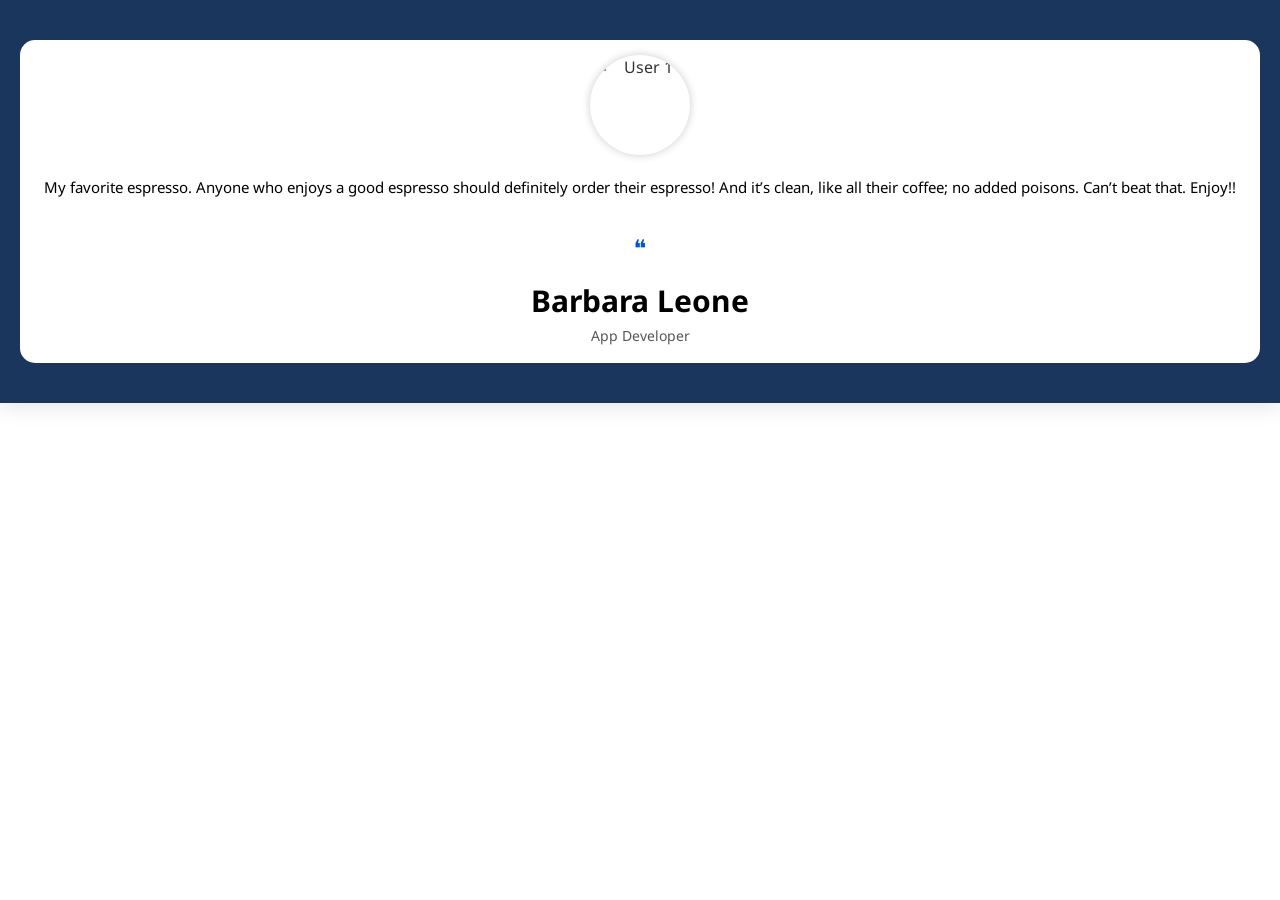
==== test.html @ 21d98708 "vsthird" ====
<!DOCTYPE html>
<html lang="en">
<head>
    <meta charset="UTF-8">
    <meta name="viewport" content="width=device-width, initial-scale=1.0">
    <title>SLider</title>

    <link rel="stylesheet" href="./test.css">

    <!-- Google Fonts -->
    <link rel="stylesheet" href="https://fonts.googleapis.com/css2?family=Noto+Sans:wght@100;200;300;400;500;700;800;900&display=swap">

    <!-- Font Awesome CDN -->
    <link rel="stylesheet" href="https://cdnjs.cloudflare.com/ajax/libs/font-awesome/6.0.0/css/all.min.css">

    <!-- jQuery (first) -->
    <script src="https://code.jquery.com/jquery-3.6.0.min.js"></script>

    <!-- Slick CSS -->
    <link rel="stylesheet" type="text/css" href="https://cdn.jsdelivr.net/npm/slick-carousel@1.8.1/slick/slick.css"/>
    <link rel="stylesheet" type="text/css" href="https://cdn.jsdelivr.net/npm/slick-carousel@1.8.1/slick/slick-theme.css"/>

    <!-- Slick JS -->
    <script src="https://cdn.jsdelivr.net/npm/slick-carousel@1.8.1/slick/slick.min.js"></script>


</head>
<body>
    
    <!-- Testimonials Section -->
        <section class="testimonial-section">
            <div class="carousel">
                <div class="testimonial active">
                    <img src="https://i.pravatar.cc/100?img=1" alt="User 1">
                    <p>My favorite espresso. Anyone who enjoys a good espresso should definitely order their espresso!
                        And it’s clean, like all their coffee; no added poisons. Can’t beat that. Enjoy!!</p>
                    <div class="quote">❝</div>
                    <div class="name">Barbara Leone</div>
                    <div class="role">App Developer</div>
                </div>

                <div class="testimonial">
                    <img src="https://i.pravatar.cc/100?img=2" alt="User 2">
                    <p>This product changed my workflow completely. Clean design, excellent support. Highly recommend to
                        anyone who values quality work.</p>
                    <div class="quote">❝</div>
                    <div class="name">Daniel Kim</div>
                    <div class="role">UI/UX Designer</div>
                </div>

                <div class="testimonial">
                    <img src="https://i.pravatar.cc/100?img=3" alt="User 3">
                    <p>I love using this app every day. It’s intuitive, fast, and has all the features I need to stay
                        productive at work.</p>
                    <div class="quote">❝</div>
                    <div class="name">Sophie Turner</div>
                    <div class="role">Project Manager</div>
                </div>
            </div>
        </section>

   <script src="./test.js"></script>   

</body>
</html>
---- test.css ----
/* CSS Reset and Base Styles */
* {
    margin: 0;
    padding: 0;
    box-sizing: border-box;
}

html {
    scroll-behavior: smooth;
}

body {
    font-family: 'Noto Sans', system-ui, -apple-system, sans-serif;
    line-height: 1.6;
    color: #333;
    overflow-x: hidden;
    /* Prevent accidental side scrolling */
    background-color: #fff;
}

.container {
    max-width: 1280px;
    margin: 0 auto;
    padding: 0 1.5rem;
}

/*********** Testimonials Section Starts *************/
.testimonial-section .carousel {
    position: relative;
    /* top: 172px; */
    width: 100%;
    background: #1B365D;
    padding: 40px 20px;
    text-align: center;
    box-shadow: 0 4px 20px rgba(0, 0, 0, 0.1);
    overflow: hidden;

    display: flex;
    justify-content: center;
    align-items: center;
    flex-direction: column;
}

.testimonial-section .testimonial {
    display: none;
    flex-direction: column;
    align-items: center;
    transition: opacity 0.5s ease-in-out;
    padding: 15px;
    background-color: #fff;
    border-radius: 15px;

    max-width: 1300px;
    width: 100%;
}

.testimonial-section .testimonial.active {
    display: flex;
}

.testimonial-section .testimonial img {
    width: 100px;
    height: 100px;
    border-radius: 50%;
    object-fit: cover;
    box-shadow: 0 0 8px rgba(0, 0, 0, 0.2);
    margin-bottom: 20px;
}

.testimonial-section .testimonial p {
    font-size: 15px;
    color: #000;
    line-height: 1.6;
    margin-bottom: 20px;
}

.testimonial-section .testimonial .name {
    font-weight: bold;
    color: #000;
    font-size: 30px;
}

.testimonial-section .testimonial .role {
    font-size: 14px;
    color: #555;
}

.testimonial-section .testimonial .quote {
    color: #0056cc;
    font-size: 24px;
    margin: 10px 0;
}

.testimonial-section .dots {
    margin-top: 15px;
}

.testimonial-section .dot {
    height: 10px;
    width: 10px;
    margin: 0 5px;
    background-color: #bbb;
    border-radius: 50%;
    display: inline-block;
    cursor: pointer;
}

.testimonial-section .dot.active {
    background-color: #0056cc;
}
/*********** Testimonials Section Ends *************/
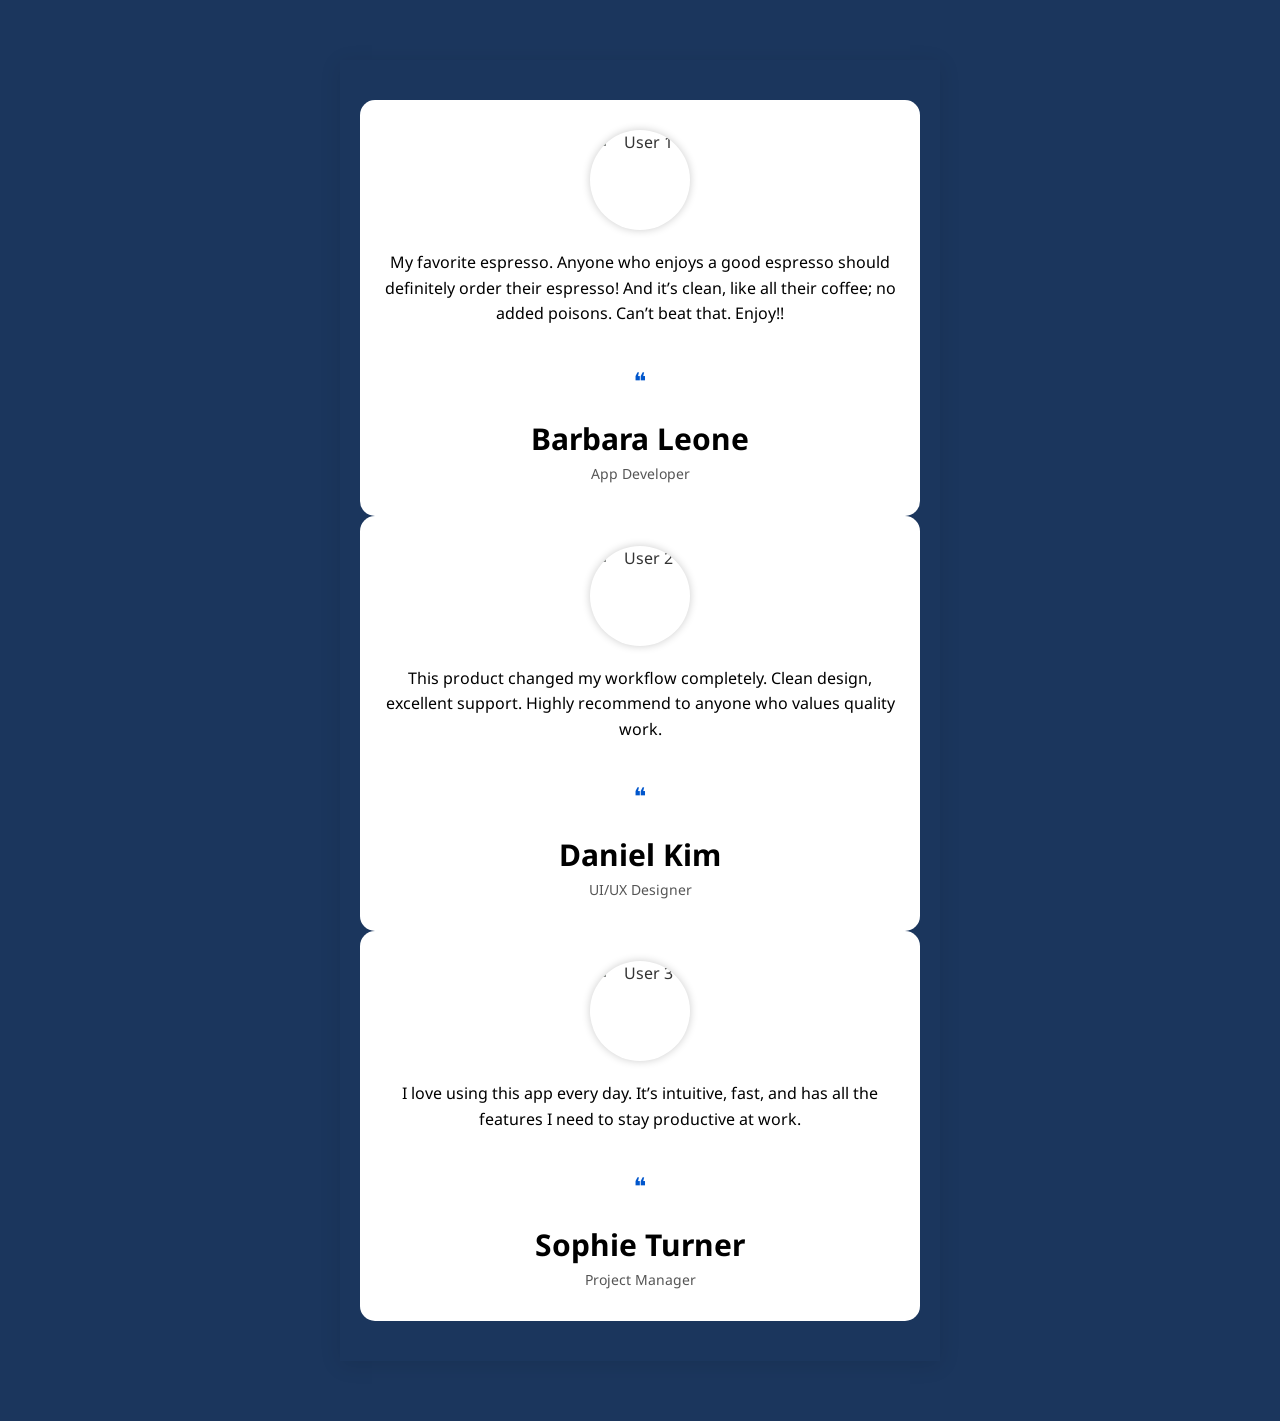
==== commit 73136371: "yathe12" ====
--- a/test.html
+++ b/test.html
@@ -1,10 +1,12 @@
 <!DOCTYPE html>
 <html lang="en">
+
 <head>
     <meta charset="UTF-8">
     <meta name="viewport" content="width=device-width, initial-scale=1.0">
     <title>SLider</title>
 
+    <!-- Custom CSS -->
     <link rel="stylesheet" href="./test.css">
 
     <!-- Google Fonts -->
@@ -13,53 +15,70 @@
     <!-- Font Awesome CDN -->
     <link rel="stylesheet" href="https://cdnjs.cloudflare.com/ajax/libs/font-awesome/6.0.0/css/all.min.css">
 
-    <!-- jQuery (first) -->
-    <script src="https://code.jquery.com/jquery-3.6.0.min.js"></script>
+    <!-- Slick CSS files -->
+    <link rel="stylesheet" href="./slick.css">
+    <link rel="stylesheet" href="./slick-theme.css">
 
-    <!-- Slick CSS -->
-    <link rel="stylesheet" type="text/css" href="https://cdn.jsdelivr.net/npm/slick-carousel@1.8.1/slick/slick.css"/>
-    <link rel="stylesheet" type="text/css" href="https://cdn.jsdelivr.net/npm/slick-carousel@1.8.1/slick/slick-theme.css"/>
+    <!-- Slick CSS links -->
+    <link rel="stylesheet" href="https://cdnjs.cloudflare.com/ajax/libs/slick-carousel/1.9.0/slick.css">
+
+    <!-- Jquery link -->
+    <link rel="stylesheet" href="https://cdnjs.cloudflare.com/ajax/libs/jquery/3.6.3/jquery.min.js">
+
+</head>
+
+<body>
+
+    <!-- Testimonials Section -->
+    <section class="testimonial-section">
+        <div class="carousel">
+            <div class="testimonial">
+                <img src="https://i.pravatar.cc/100?img=1" alt="User 1">
+                <p>My favorite espresso. Anyone who enjoys a good espresso should definitely order their espresso!
+                    And it’s clean, like all their coffee; no added poisons. Can’t beat that. Enjoy!!</p>
+                <div class="quote">❝</div>
+                <div class="name">Barbara Leone</div>
+                <div class="role">App Developer</div>
+            </div>
+
+            <div class="testimonial">
+                <img src="https://i.pravatar.cc/100?img=2" alt="User 2">
+                <p>This product changed my workflow completely. Clean design, excellent support. Highly recommend to
+                    anyone who values quality work.</p>
+                <div class="quote">❝</div>
+                <div class="name">Daniel Kim</div>
+                <div class="role">UI/UX Designer</div>
+            </div>
+
+            <div class="testimonial">
+                <img src="https://i.pravatar.cc/100?img=3" alt="User 3">
+                <p>I love using this app every day. It’s intuitive, fast, and has all the features I need to stay
+                    productive at work.</p>
+                <div class="quote">❝</div>
+                <div class="name">Sophie Turner</div>
+                <div class="role">Project Manager</div>
+            </div>
+        </div>
+    </section>
+
+    <!-- Jquery Script Tag -->
+    <!-- <script src="https://cdnjs.cloudflare.com/ajax/libs/jquery/3.6.3/jquery.min.js"></script> -->
+
+    <!-- Jquery -->
+    <script src="https://code.jquery.com/jquery-3.7.1.min.js"></script>
+
+    <!-- Slick -->
+    <script src="https://cdnjs.cloudflare.com/ajax/libs/slick-carousel/1.9.0/slick.min.js"></script>
 
     <!-- Slick JS -->
-    <script src="https://cdn.jsdelivr.net/npm/slick-carousel@1.8.1/slick/slick.min.js"></script>
+    <script src="./slick.min.js"></script>
 
-
-</head>
-<body>
-    
-    <!-- Testimonials Section -->
-        <section class="testimonial-section">
-            <div class="carousel">
-                <div class="testimonial active">
-                    <img src="https://i.pravatar.cc/100?img=1" alt="User 1">
-                    <p>My favorite espresso. Anyone who enjoys a good espresso should definitely order their espresso!
-                        And it’s clean, like all their coffee; no added poisons. Can’t beat that. Enjoy!!</p>
-                    <div class="quote">❝</div>
-                    <div class="name">Barbara Leone</div>
-                    <div class="role">App Developer</div>
-                </div>
-
-                <div class="testimonial">
-                    <img src="https://i.pravatar.cc/100?img=2" alt="User 2">
-                    <p>This product changed my workflow completely. Clean design, excellent support. Highly recommend to
-                        anyone who values quality work.</p>
-                    <div class="quote">❝</div>
-                    <div class="name">Daniel Kim</div>
-                    <div class="role">UI/UX Designer</div>
-                </div>
-
-                <div class="testimonial">
-                    <img src="https://i.pravatar.cc/100?img=3" alt="User 3">
-                    <p>I love using this app every day. It’s intuitive, fast, and has all the features I need to stay
-                        productive at work.</p>
-                    <div class="quote">❝</div>
-                    <div class="name">Sophie Turner</div>
-                    <div class="role">Project Manager</div>
-                </div>
-            </div>
-        </section>
-
-   <script src="./test.js"></script>   
+    <!-- Custom Js Script -->
+    <!-- <script src="./test.js"></script> -->
+    <script>
+        $('.carousel').slick();
+    </script>
 
 </body>
+
 </html>
--- a/test.css
+++ b/test.css
@@ -25,38 +25,46 @@
 }
 
 /*********** Testimonials Section Starts *************/
+.testimonial-section{
+    background: #1B365D;
+    padding: 60px 20px;
+    text-align: center;
+}
+
 .testimonial-section .carousel {
     position: relative;
     /* top: 172px; */
-    width: 100%;
+    max-width: 600px;
+    margin: 0 auto;
     background: #1B365D;
     padding: 40px 20px;
     text-align: center;
     box-shadow: 0 4px 20px rgba(0, 0, 0, 0.1);
     overflow: hidden;
 
-    display: flex;
+    /* display: block; */
+    /* display: flex;
     justify-content: center;
     align-items: center;
-    flex-direction: column;
+    flex-direction: column; */
 }
 
 .testimonial-section .testimonial {
-    display: none;
+    display: flex !important;
     flex-direction: column;
     align-items: center;
     transition: opacity 0.5s ease-in-out;
-    padding: 15px;
+    padding: 30px 20px;
     background-color: #fff;
     border-radius: 15px;
 
-    max-width: 1300px;
-    width: 100%;
+    /* max-width: 1300px;
+    width: 100%; */
 }
 
-.testimonial-section .testimonial.active {
+/* .testimonial-section .testimonial.active {
     display: flex;
-}
+} */
 
 .testimonial-section .testimonial img {
     width: 100px;
@@ -68,14 +76,14 @@
 }
 
 .testimonial-section .testimonial p {
-    font-size: 15px;
+    font-size: 16px;
     color: #000;
     line-height: 1.6;
     margin-bottom: 20px;
 }
 
 .testimonial-section .testimonial .name {
-    font-weight: bold;
+    font-weight: bold; 
     color: #000;
     font-size: 30px;
 }
@@ -88,7 +96,32 @@
 .testimonial-section .testimonial .quote {
     color: #0056cc;
     font-size: 24px;
-    margin: 10px 0;
+    margin: 15px 0;
+}
+
+.slick-prev,
+.slick-next {
+  background-color: #fff;
+  border-radius: 50%;
+  box-shadow: 0 0 5px rgba(0, 0, 0, 0.3);
+  width: 40px;
+  height: 40px;
+  z-index: 10;
+}
+
+.slick-prev:before,
+.slick-next:before {
+  color: #1B365D;
+  font-size: 24px;
+}
+
+/* Position arrows properly */
+.slick-prev {
+  left: -50px;
+}
+
+.slick-next {
+  right: -50px;
 }
 
 .testimonial-section .dots {
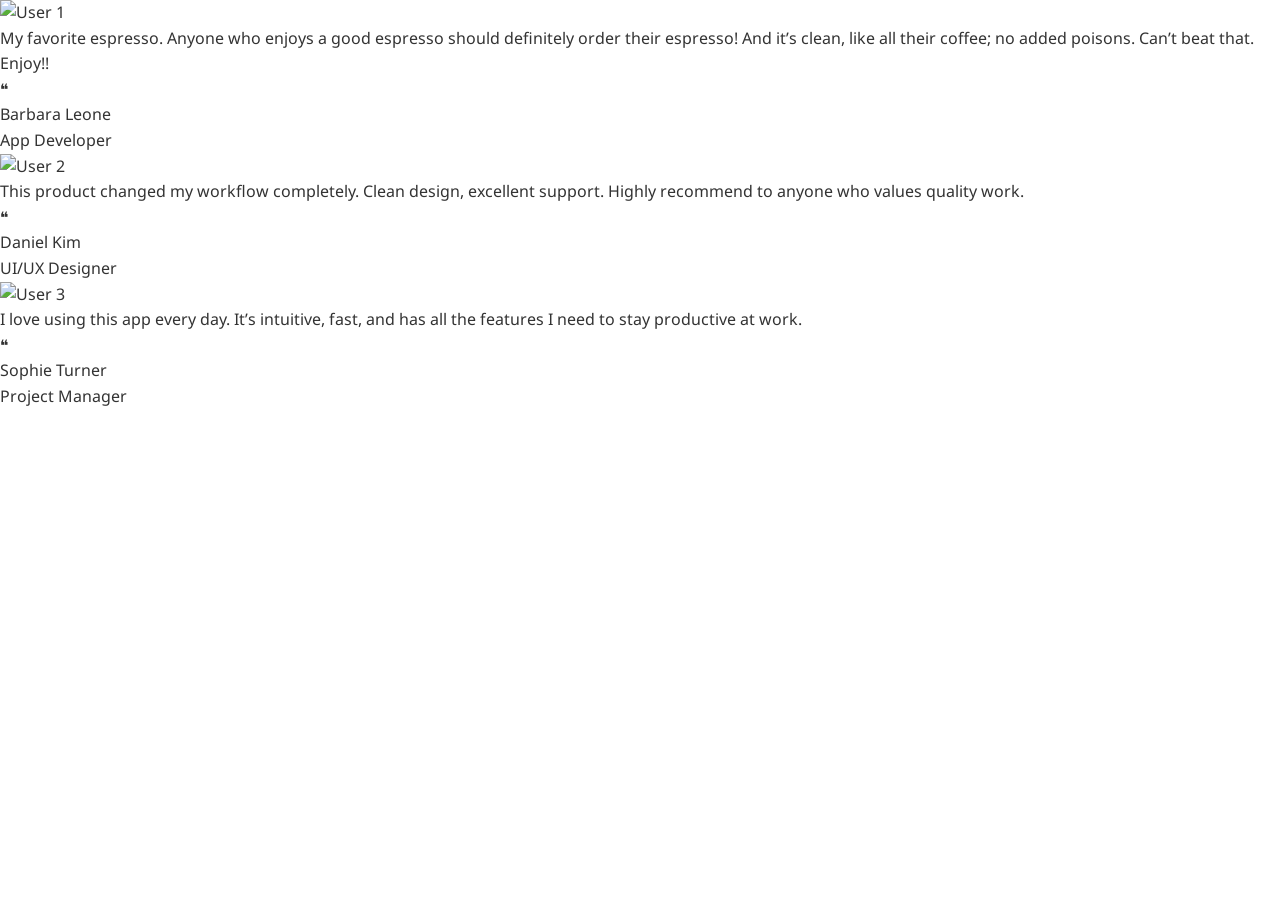
==== commit 44272af9: "yathe13" ====
--- a/test.html
+++ b/test.html
@@ -14,17 +14,6 @@
 
     <!-- Font Awesome CDN -->
     <link rel="stylesheet" href="https://cdnjs.cloudflare.com/ajax/libs/font-awesome/6.0.0/css/all.min.css">
-
-    <!-- Slick CSS files -->
-    <link rel="stylesheet" href="./slick.css">
-    <link rel="stylesheet" href="./slick-theme.css">
-
-    <!-- Slick CSS links -->
-    <link rel="stylesheet" href="https://cdnjs.cloudflare.com/ajax/libs/slick-carousel/1.9.0/slick.css">
-
-    <!-- Jquery link -->
-    <link rel="stylesheet" href="https://cdnjs.cloudflare.com/ajax/libs/jquery/3.6.3/jquery.min.js">
-
 </head>
 
 <body>
@@ -61,24 +50,6 @@
         </div>
     </section>
 
-    <!-- Jquery Script Tag -->
-    <!-- <script src="https://cdnjs.cloudflare.com/ajax/libs/jquery/3.6.3/jquery.min.js"></script> -->
-
-    <!-- Jquery -->
-    <script src="https://code.jquery.com/jquery-3.7.1.min.js"></script>
-
-    <!-- Slick -->
-    <script src="https://cdnjs.cloudflare.com/ajax/libs/slick-carousel/1.9.0/slick.min.js"></script>
-
-    <!-- Slick JS -->
-    <script src="./slick.min.js"></script>
-
-    <!-- Custom Js Script -->
-    <!-- <script src="./test.js"></script> -->
-    <script>
-        $('.carousel').slick();
-    </script>
-
 </body>
 
 </html>
--- a/test.css
+++ b/test.css
@@ -18,127 +18,120 @@
     background-color: #fff;
 }
 
-.container {
-    max-width: 1280px;
-    margin: 0 auto;
-    padding: 0 1.5rem;
+/************************************************* CONTACT Section ********************************************************/
+.contact{
+    position: relative;
+    min-height: 100vh;
+    padding: 50px 100px;
+    display: flex;
+    justify-content: center;
+    align-items: center;
+    flex-direction: column;
+    background-image: linear-gradient(rgba(0,0,0,0.5),rgba(0,0,0,0.5)), url('../images/contact.jpg');
+    background-size: cover;
+    background-repeat: no-repeat;
+}
+.contact .content{
+    max-width: 800px;
+    text-align: center;
+}
+.contact .content h2{
+    font-size: 36px;
+    font-weight: 500;
+    color: #f1f1f1;
+}
+.contact .content p{
+    font-weight: 500;
+    color: #fff;
+}
+.contact .container{
+    width: 100%;
+    display: flex;
+    justify-content: center;
+    align-items: center;
+    margin-top: 30px;
+}
+.container .contactinfo{
+    width: 50%;
+    display: flex;
+    flex-direction: column;
+}
+.container .contactinfo .box{
+    position: relative;
+    padding: 20px 0;
+    display: flex;
+}
+.container .contactinfo .box .icon{
+    min-width: 60px;
+    height: 60px;
+    background: #fff;
+    display: flex;
+    justify-content: center;
+    align-items: center;
+    border-radius: 50%;
+    font-size: 22px;
+}
+.container .contactinfo .box .text{
+    display: flex;
+    margin-left: 20px;
+    font-size: 15px;
+    color: #fff;
+    flex-direction: column;
+    font-weight: 500;
+}
+.container .contactinfo .box .text h3{
+    font-weight: 700;
+    color: rgb(110, 177, 225);
+}
+.contactform{
+    width: 40%;
+    padding: 40px;
+    background: #fff;
+}
+.contactform h2{
+    font-size: 30px;
+    font-weight: 500;
+}
+.contactform .inputbox{
+    position: relative;
+    width: 100%;
+    margin-top: 10px;
+}
+.contactform .inputbox input,
+.contactform .inputbox textarea{
+    width: 100%;
+    padding: 5px 0;
+    font-size: 16px;
+    margin: 10px 0;
+    border: none;
+    border-bottom: 2px solid #333;
+    outline: none;
+    resize: none;
+}
+.contactform #submit{
+    background-color:#214ccbf1;
+    width: 100px;
+    height: 50px;
+    color: #fff;
+    cursor: pointer;
+    border: none;
 }
 
-/*********** Testimonials Section Starts *************/
-.testimonial-section{
-    background: #1B365D;
-    padding: 60px 20px;
-    text-align: center;
-}
-
-.testimonial-section .carousel {
-    position: relative;
-    /* top: 172px; */
-    max-width: 600px;
-    margin: 0 auto;
-    background: #1B365D;
-    padding: 40px 20px;
-    text-align: center;
-    box-shadow: 0 4px 20px rgba(0, 0, 0, 0.1);
-    overflow: hidden;
-
-    /* display: block; */
-    /* display: flex;
-    justify-content: center;
-    align-items: center;
-    flex-direction: column; */
-}
-
-.testimonial-section .testimonial {
-    display: flex !important;
-    flex-direction: column;
-    align-items: center;
-    transition: opacity 0.5s ease-in-out;
-    padding: 30px 20px;
-    background-color: #fff;
-    border-radius: 15px;
-
-    /* max-width: 1300px;
-    width: 100%; */
-}
-
-/* .testimonial-section .testimonial.active {
-    display: flex;
-} */
-
-.testimonial-section .testimonial img {
-    width: 100px;
-    height: 100px;
-    border-radius: 50%;
-    object-fit: cover;
-    box-shadow: 0 0 8px rgba(0, 0, 0, 0.2);
-    margin-bottom: 20px;
-}
-
-.testimonial-section .testimonial p {
-    font-size: 16px;
-    color: #000;
-    line-height: 1.6;
-    margin-bottom: 20px;
-}
-
-.testimonial-section .testimonial .name {
-    font-weight: bold; 
-    color: #000;
-    font-size: 30px;
-}
-
-.testimonial-section .testimonial .role {
-    font-size: 14px;
-    color: #555;
-}
-
-.testimonial-section .testimonial .quote {
-    color: #0056cc;
-    font-size: 24px;
-    margin: 15px 0;
-}
-
-.slick-prev,
-.slick-next {
-  background-color: #fff;
-  border-radius: 50%;
-  box-shadow: 0 0 5px rgba(0, 0, 0, 0.3);
-  width: 40px;
-  height: 40px;
-  z-index: 10;
-}
-
-.slick-prev:before,
-.slick-next:before {
-  color: #1B365D;
-  font-size: 24px;
-}
-
-/* Position arrows properly */
-.slick-prev {
-  left: -50px;
-}
-
-.slick-next {
-  right: -50px;
-}
-
-.testimonial-section .dots {
-    margin-top: 15px;
-}
-
-.testimonial-section .dot {
-    height: 10px;
-    width: 10px;
-    margin: 0 5px;
-    background-color: #bbb;
-    border-radius: 50%;
-    display: inline-block;
-    cursor: pointer;
-}
-
-.testimonial-section .dot.active {
-    background-color: #0056cc;
-}
-/*********** Testimonials Section Ends *************/+@media (max-width:991px){
+    .contact{
+        padding: 50px;
+    }
+    .contact .container{
+        flex-direction: column;
+    }
+    .contact .container .contactinfo{
+        margin-bottom: 40px;
+    }
+    .contact .contactinfo{
+        width: 100%;
+    }
+    .contact .contactform{
+        width: 100%;
+    }
+    
+}
